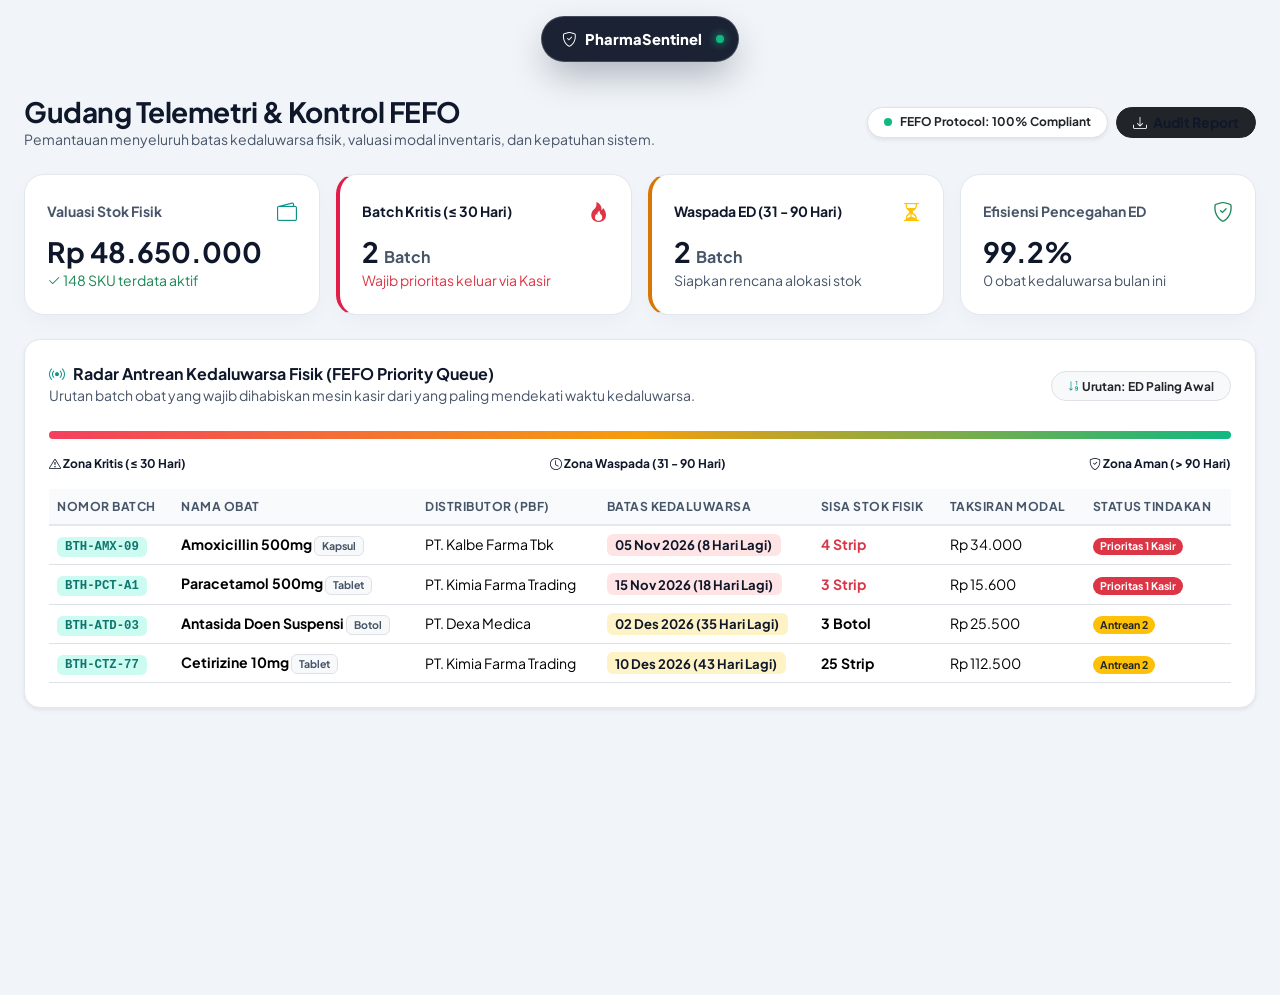
==== admin-dashboard.html @ baed38f8 "Add files via upload" ====
<!DOCTYPE html>
<html lang="id">
<head>
    <meta charset="UTF-8">
    <meta name="viewport" content="width=device-width, initial-scale=1.0">
    <title>Dashboard Eksekutif & Radar ED - PharmaSentinel</title>
    <link href="https://fonts.googleapis.com/css2?family=Plus+Jakarta+Sans:wght@400;500;600;700;800&display=swap" rel="stylesheet">
    <link href="https://cdn.jsdelivr.net/npm/bootstrap@5.3.2/dist/css/bootstrap.min.css" rel="stylesheet">
    <link rel="stylesheet" href="https://cdn.jsdelivr.net/npm/bootstrap-icons@1.11.1/font/bootstrap-icons.css">
    <link rel="stylesheet" href="assets/css/style.css">
    <style>
        .radar-timeline-track {
            background: #e2e8f0;
            height: 8px;
            border-radius: var(--radius-pill);
            position: relative;
            margin: 24px 0 16px 0;
        }
        .radar-timeline-fill {
            background: linear-gradient(90deg, #f43f5e 0%, #f59e0b 50%, #10b981 100%);
            height: 100%;
            border-radius: var(--radius-pill);
            width: 100%;
        }
        .bento-admin-stat {
            background: var(--surface-card);
            border: 1px solid var(--border-subtle);
            border-radius: var(--radius-card);
            padding: 22px;
            box-shadow: 0 8px 24px -4px rgba(15, 23, 42, 0.04);
            height: 100%;
            transition: var(--transition-smooth);
        }
        .bento-admin-stat:hover {
            transform: translateY(-3px);
            border-color: var(--brand-teal);
            box-shadow: 0 12px 28px -4px rgba(13, 148, 136, 0.12);
        }
    </style>
</head>
<body>

    <!-- 1. FLOATING DYNAMIC ISLAND ADMIN (ALA IPHONE: MINIMALIS -> MEKAR SAAT HOVER) -->
    <nav class="dynamic-island-nav" title="Dekatkan kursor untuk membuka menu navigasi">
        <a href="admin-dashboard.html" class="island-brand">
            <i class="bi bi-shield-check"></i>
            <span>PharmaSentinel</span>
        </a>
        <div class="island-pulse-dot" title="Sistem Aktif"></div>

        <!-- KONTEN MEKAR SAAT HOVER -->
        <div class="island-collapsible-content">
            <ul class="island-menu">
                <li>
                    <a href="admin-dashboard.html" class="island-link active">
                        <i class="bi bi-radar"></i> Radar & Telemetri
                    </a>
                </li>
                <li>
                    <a href="admin-batch.html" class="island-link">
                        <i class="bi bi-box-seam"></i> Penerimaan Batch
                    </a>
                </li>
                <li>
                    <a href="admin-karantina.html" class="island-link">
                        <i class="bi bi-shield-slash"></i> Karantina ED
                    </a>
                </li>
                <li>
                    <a href="admin-katalog.html" class="island-link">
                        <i class="bi bi-database"></i> Master Katalog
                    </a>
                </li>
            </ul>

            <div class="island-user">
                <span class="badge badge-role" style="background: #e0e7ff; color: #4338ca;">ADMIN</span>
                <span class="island-user-name d-none d-md-inline">M. Zacky (Lead)</span>
                <a href="index.html" class="text-danger ms-1 text-decoration-none" title="Keluar"><i class="bi bi-box-arrow-right"></i></a>
            </div>
        </div>
    </nav>

    <!-- 2. WORKSPACE UTAMA ADMIN (DASHBOARD & RADAR FEFO) -->
    <div class="workspace-wrapper" style="margin-top: 95px;">
        
        <!-- HEADER LEVEL INFORMASI -->
        <div class="d-flex justify-content-between align-items-center mb-4">
            <div>
                <h3 class="fw-bold m-0" style="letter-spacing: -0.5px;">Gudang Telemetri & Kontrol FEFO</h3>
                <p class="text-muted small m-0">Pemantauan menyeluruh batas kedaluwarsa fisik, valuasi modal inventaris, dan kepatuhan sistem.</p>
            </div>
            <div class="d-flex gap-2">
                <span class="badge bg-white text-dark border px-3 py-2 rounded-pill shadow-sm d-flex align-items-center gap-2">
                    <span style="display:inline-block; width:8px; height:8px; border-radius:50%; background:#10b981;"></span>
                    FEFO Protocol: 100% Compliant
                </span>
                <button class="btn btn-dark btn-sm rounded-pill px-3 fw-bold" onclick="alert('Laporan Audit Gudang berhasil diunduh (PDF Simulated)')">
                    <i class="bi bi-download me-1"></i> Audit Report
                </button>
            </div>
        </div>

        <!-- 3. BENTO 4-CARD STATS EKSEKUTIF -->
        <div class="row g-3 mb-4">
            <div class="col-md-3">
                <div class="bento-admin-stat">
                    <div class="d-flex justify-content-between align-items-center mb-2">
                        <small class="text-muted fw-bold">Valuasi Stok Fisik</small>
                        <i class="bi bi-wallet2 text-teal fs-5" style="color: var(--brand-teal);"></i>
                    </div>
                    <h3 class="fw-bold m-0">Rp 48.650.000</h3>
                    <small class="text-success"><i class="bi bi-check2"></i> 148 SKU terdata aktif</small>
                </div>
            </div>

            <div class="col-md-3">
                <div class="bento-admin-stat" style="border-left: 4px solid var(--danger-red);">
                    <div class="d-flex justify-content-between align-items-center mb-2">
                        <small class="text-danger fw-bold">Batch Kritis (≤ 30 Hari)</small>
                        <i class="bi bi-fire text-danger fs-5"></i>
                    </div>
                    <h3 class="fw-bold text-danger m-0">2 <span class="fs-6 text-muted">Batch</span></h3>
                    <small class="text-danger">Wajib prioritas keluar via Kasir</small>
                </div>
            </div>

            <div class="col-md-3">
                <div class="bento-admin-stat" style="border-left: 4px solid var(--warning-amber);">
                    <div class="d-flex justify-content-between align-items-center mb-2">
                        <small class="text-warning fw-bold">Waspada ED (31 - 90 Hari)</small>
                        <i class="bi bi-hourglass-split text-warning fs-5"></i>
                    </div>
                    <h3 class="fw-bold m-0 text-warning">2 <span class="fs-6 text-muted">Batch</span></h3>
                    <small class="text-muted">Siapkan rencana alokasi stok</small>
                </div>
            </div>

            <div class="col-md-3">
                <div class="bento-admin-stat">
                    <div class="d-flex justify-content-between align-items-center mb-2">
                        <small class="text-muted fw-bold">Efisiensi Pencegahan ED</small>
                        <i class="bi bi-shield-check text-success fs-5"></i>
                    </div>
                    <h3 class="fw-bold text-success m-0">99.2%</h3>
                    <small class="text-muted">0 obat kedaluwarsa bulan ini</small>
                </div>
            </div>
        </div>

        <!-- 4. HERO RADAR: VISUAL EXPIRATION QUEUE (CORE VALUE FEFO) -->
        <div class="card border-0 shadow-sm rounded-4 p-4 mb-4" style="background: #ffffff; border: 1px solid var(--border-subtle) !important;">
            <div class="d-flex justify-content-between align-items-center">
                <div>
                    <h6 class="fw-bold m-0"><i class="bi bi-broadcast text-teal me-2" style="color: var(--brand-teal);"></i>Radar Antrean Kedaluwarsa Fisik (FEFO Priority Queue)</h6>
                    <small class="text-muted">Urutan batch obat yang wajib dihabiskan mesin kasir dari yang paling mendekati waktu kedaluwarsa.</small>
                </div>
                <span class="badge bg-light text-dark border rounded-pill px-3 py-2">
                    <i class="bi bi-sort-numeric-down text-teal" style="color: var(--brand-teal);"></i> Urutan: ED Paling Awal
                </span>
            </div>

            <!-- TIMELINE VISUAL GRADIENT -->
            <div class="radar-timeline-track">
                <div class="radar-timeline-fill"></div>
            </div>
            <div class="d-flex justify-content-between small text-muted mb-3" style="font-size: 0.75rem;">
                <span class="text-danger fw-bold"><i class="bi bi-exclamation-triangle"></i> Zona Kritis (≤ 30 Hari)</span>
                <span class="text-warning fw-bold"><i class="bi bi-clock"></i> Zona Waspada (31 - 90 Hari)</span>
                <span class="text-success fw-bold"><i class="bi bi-shield-check"></i> Zona Aman (> 90 Hari)</span>
            </div>

            <!-- TABEL DETAIL RADAR ED -->
            <div class="table-responsive">
                <table class="table table-hover align-middle mb-0">
                    <thead class="table-light">
                        <tr style="font-size: 0.76rem; text-transform: uppercase; letter-spacing: 0.5px;">
                            <th>Nomor Batch</th>
                            <th>Nama Obat</th>
                            <th>Distributor (PBF)</th>
                            <th>Batas Kedaluwarsa</th>
                            <th>Sisa Stok Fisik</th>
                            <th>Taksiran Modal</th>
                            <th>Status Tindakan</th>
                        </tr>
                    </thead>
                    <tbody style="font-size: 0.88rem;">
                        <!-- ITEM 1: SANGAT KRITIS -->
                        <tr>
                            <td><code>BTH-AMX-09</code></td>
                            <td><strong>Amoxicillin 500mg</strong> <span class="badge bg-light text-muted border small">Kapsul</span></td>
                            <td>PT. Kalbe Farma Tbk</td>
                            <td><span class="badge text-danger fw-bold" style="background: var(--danger-red-light); font-size: 0.82rem;">05 Nov 2026 (8 Hari Lagi)</span></td>
                            <td><strong class="text-danger">4 Strip</strong></td>
                            <td>Rp 34.000</td>
                            <td>
                                <span class="badge rounded-pill bg-danger">Prioritas 1 Kasir</span>
                            </td>
                        </tr>

                        <!-- ITEM 2: KRITIS -->
                        <tr>
                            <td><code>BTH-PCT-A1</code></td>
                            <td><strong>Paracetamol 500mg</strong> <span class="badge bg-light text-muted border small">Tablet</span></td>
                            <td>PT. Kimia Farma Trading</td>
                            <td><span class="badge text-danger fw-bold" style="background: var(--danger-red-light); font-size: 0.82rem;">15 Nov 2026 (18 Hari Lagi)</span></td>
                            <td><strong class="text-danger">3 Strip</strong></td>
                            <td>Rp 15.600</td>
                            <td>
                                <span class="badge rounded-pill bg-danger">Prioritas 1 Kasir</span>
                            </td>
                        </tr>

                        <!-- ITEM 3: WASPADA -->
                        <tr>
                            <td><code>BTH-ATD-03</code></td>
                            <td><strong>Antasida Doen Suspensi</strong> <span class="badge bg-light text-muted border small">Botol</span></td>
                            <td>PT. Dexa Medica</td>
                            <td><span class="badge text-warning fw-bold" style="background: var(--warning-amber-light); font-size: 0.82rem;">02 Des 2026 (35 Hari Lagi)</span></td>
                            <td><strong>3 Botol</strong></td>
                            <td>Rp 25.500</td>
                            <td>
                                <span class="badge rounded-pill bg-warning text-dark">Antrean 2</span>
                            </td>
                        </tr>

                        <!-- ITEM 4: WASPADA -->
                        <tr>
                            <td><code>BTH-CTZ-77</code></td>
                            <td><strong>Cetirizine 10mg</strong> <span class="badge bg-light text-muted border small">Tablet</span></td>
                            <td>PT. Kimia Farma Trading</td>
                            <td><span class="badge text-warning fw-bold" style="background: var(--warning-amber-light); font-size: 0.82rem;">10 Des 2026 (43 Hari Lagi)</span></td>
                            <td><strong>25 Strip</strong></td>
                            <td>Rp 112.500</td>
                            <td>
                                <span class="badge rounded-pill bg-warning text-dark">Antrean 2</span>
                            </td>
                        </tr>
                    </tbody>
                </table>
            </div>
        </div>

    </div>

</body>
</html>
---- assets/css/style.css ----
/* ==========================================================================
   THEME: EDITORIAL LIGHT COCKPIT + IPHONE DYNAMIC ISLAND MORPH
   ========================================================================== */
:root {
    --bg-app: #f1f5f9;
    --surface-card: #ffffff;
    --surface-glass-dark: rgba(15, 23, 42, 0.95);

    --border-subtle: #e2e8f0;
    --border-strong: #cbd5e1;
    --shadow-card: 0 4px 16px -2px rgba(15, 23, 42, 0.06), 0 2px 4px -1px rgba(15, 23, 42, 0.04);
    --shadow-hover: 0 12px 28px -4px rgba(13, 148, 136, 0.16);

    --brand-teal: #0d9488;
    --brand-teal-light: #ccfbf1;
    --brand-teal-dark: #0f766e;

    --danger-red: #e11d48;
    --danger-red-light: #ffe4e6;
    --warning-amber: #d97706;
    --warning-amber-light: #fef3c7;
    --success-green: #059669;
    --success-green-light: #d1fae5;

    --text-heading: #0f172a;
    --text-body: #1e293b;
    --text-muted: #475569;
    --text-dim: #64748b;

    --radius-pill: 9999px;
    --radius-card: 20px;
    --radius-item: 16px;

    /* Kurva Pegas Dynamic Island Apple */
    --island-spring: all 0.45s cubic-bezier(0.16, 1, 0.3, 1);
}

body {
    font-family: 'Plus Jakarta Sans', system-ui, -apple-system, sans-serif;
    background-color: var(--bg-app);
    color: var(--text-body);
    margin: 0;
    padding: 0;
    overflow-x: hidden;
    min-height: 100vh;
}

/* ==========================================================================
   PERBAIKAN DYNAMIC ISLAND: LEBAR DINAMIS & ANTI-CLIPPING
   ========================================================================== */
.dynamic-island-nav {
    position: fixed;
    top: 16px;
    left: 50%;
    transform: translateX(-50%);
    background: var(--surface-glass-dark);
    backdrop-filter: blur(24px);
    -webkit-backdrop-filter: blur(24px);
    border: 1px solid rgba(255, 255, 255, 0.18);
    border-radius: var(--radius-pill);
    padding: 6px 14px;
    display: flex;
    align-items: center;
    z-index: 1000;
    box-shadow: 0 16px 36px -6px rgba(15, 23, 42, 0.35);
    transition: var(--island-spring);
    cursor: pointer;
    overflow: hidden;
    max-width: 210px; /* Ukuran compact saat idle */
}

/* KETIKA DI-HOVER: MELEBAR LEGA AGAR SEMUA MENU & USER TERLIHAT */
.dynamic-island-nav:hover {
    max-width: 1100px !important; /* DITINGKATKAN: Muat untuk seluruh menu admin */
    padding: 6px 20px;
    box-shadow: 0 20px 45px -4px rgba(13, 148, 136, 0.25), 0 16px 36px -6px rgba(15, 23, 42, 0.4);
    border-color: rgba(45, 212, 191, 0.4);
}

.island-brand {
    display: flex;
    align-items: center;
    gap: 8px;
    padding: 4px 6px;
    color: #ffffff !important;
    font-weight: 800;
    font-size: 0.92rem;
    text-decoration: none;
    white-space: nowrap;
    flex-shrink: 0;
}

.island-pulse-dot {
    width: 8px;
    height: 8px;
    background: #10b981;
    border-radius: 50%;
    margin-left: 8px;
    box-shadow: 0 0 8px #10b981;
    transition: var(--island-spring);
    flex-shrink: 0;
}

.dynamic-island-nav:hover .island-pulse-dot {
    display: none;
}

.island-collapsible-content {
    display: flex;
    align-items: center;
    gap: 12px;
    opacity: 0;
    max-width: 0;
    overflow: hidden;
    transition: var(--island-spring);
    white-space: nowrap;
    pointer-events: none;
}

.dynamic-island-nav:hover .island-collapsible-content {
    opacity: 1;
    max-width: 900px !important; /* DITINGKATKAN: Mencegah user terpotong */
    pointer-events: auto;
    margin-left: 10px;
    padding-left: 10px;
    border-left: 1px solid rgba(255, 255, 255, 0.15);
}

.island-menu {
    display: flex;
    align-items: center;
    gap: 4px;
    list-style: none;
    margin: 0;
    padding: 0;
    flex-shrink: 0;
}

.island-link {
    color: #cbd5e1 !important;
    text-decoration: none;
    font-size: 0.82rem;
    font-weight: 600;
    padding: 6px 12px;
    border-radius: var(--radius-pill);
    transition: all 0.2s ease;
    display: flex;
    align-items: center;
    gap: 6px;
    white-space: nowrap;
}

.island-link:hover {
    color: #ffffff !important;
    background: rgba(255, 255, 255, 0.12);
}

.island-link.active {
    color: #0f172a !important;
    background: #ffffff !important;
    box-shadow: 0 4px 12px rgba(0, 0, 0, 0.15);
    font-weight: 700;
}

/* USER PROFILE: DIKUNCI AGAR TIDAK BISA MENYUSUT */
.island-user {
    padding-left: 10px;
    border-left: 1px solid rgba(255, 255, 255, 0.15);
    display: flex;
    align-items: center;
    gap: 8px;
    flex-shrink: 0 !important; /* DIKUNCI: Wajib selalu tampil utuh */
}

.island-user-name {
    color: #ffffff !important;
    font-weight: 700;
    font-size: 0.82rem;
    white-space: nowrap;
}

.badge-role {
    font-size: 0.7rem;
    font-weight: 800;
    padding: 3px 8px;
    border-radius: var(--radius-pill);
    text-transform: uppercase;
    letter-spacing: 0.5px;
    flex-shrink: 0;
}

/* FIX KONTRAS SEMUA TOMBOL GELAP (BTN-DARK & AUDIT REPORT) */
.btn-dark, .btn-dark *, button[class*="btn-dark"] * {
    color: #ffffff !important;
}

.btn-dark:hover {
    background-color: #1e293b !important;
    color: #ffffff !important;
}

/* ==========================================================================
   LAYOUT KOKPIT UMUM & KOMPONEN
   ========================================================================== */
.top-cockpit-bar {
    max-width: 1400px;
    margin: 85px auto 20px auto;
    padding: 0 24px;
    display: flex;
    flex-direction: column;
    gap: 16px;
}

.omni-hud {
    background: var(--surface-card);
    border: 1.5px solid var(--border-strong);
    border-radius: var(--radius-pill);
    padding: 10px 24px;
    display: flex;
    align-items: center;
    gap: 12px;
    box-shadow: var(--shadow-card);
    transition: all 0.25s ease;
}

.omni-hud:focus-within {
    border-color: var(--brand-teal);
    box-shadow: 0 8px 24px -2px rgba(13, 148, 136, 0.2);
    transform: translateY(-2px);
}

.omni-input {
    border: none;
    outline: none;
    width: 100%;
    font-size: 1rem;
    font-weight: 500;
    background: transparent;
    color: var(--text-heading);
}

.category-chips-row {
    display: flex;
    align-items: center;
    gap: 8px;
    overflow-x: auto;
    padding-bottom: 4px;
}

.chip-btn {
    background: #ffffff;
    border: 1px solid var(--border-strong);
    border-radius: var(--radius-pill);
    padding: 6px 16px;
    font-size: 0.82rem;
    font-weight: 700;
    color: var(--text-muted);
    cursor: pointer;
    transition: all 0.2s ease;
    white-space: nowrap;
    text-decoration: none;
}

.chip-btn:hover {
    border-color: var(--brand-teal);
    color: var(--brand-teal-dark);
    background: var(--brand-teal-light);
}

.chip-btn.active {
    background: var(--brand-teal);
    border-color: var(--brand-teal);
    color: #ffffff !important;
    box-shadow: 0 4px 12px rgba(13, 148, 136, 0.25);
}

.workspace-wrapper {
    max-width: 1400px;
    margin: 0 auto;
    padding: 0 24px 40px 24px;
}

.cockpit-grid {
    display: grid;
    grid-template-columns: 1fr 400px;
    gap: 24px;
    align-items: start;
}

.product-card-grid {
    display: grid;
    grid-template-columns: repeat(auto-fill, minmax(240px, 1fr));
    gap: 16px;
}

.card-medicine {
    background: var(--surface-card);
    border: 1.5px solid var(--border-subtle);
    border-radius: var(--radius-item);
    padding: 16px;
    transition: all 0.25s ease;
    cursor: pointer;
    position: relative;
    user-select: none;
    display: flex;
    flex-direction: column;
    justify-content: space-between;
    box-shadow: var(--shadow-card);
}

.card-medicine:hover {
    border-color: var(--brand-teal);
    transform: translateY(-4px);
    box-shadow: var(--shadow-hover);
}

.fefo-pill-box {
    background: #f8fafc;
    border-left: 3px solid var(--brand-teal);
    border-radius: 6px;
    padding: 8px 10px;
    margin: 10px 0;
    font-size: 0.76rem;
    color: var(--text-heading);
}

.right-companion-pane {
    background: var(--surface-card);
    border: 1.5px solid var(--border-subtle);
    border-radius: var(--radius-card);
    padding: 24px;
    box-shadow: var(--shadow-card);
    position: sticky;
    top: 90px;
    min-height: 520px;
    display: flex;
    flex-direction: column;
    justify-content: space-between;
}

.shift-companion-state {
    display: flex;
    flex-direction: column;
    height: 100%;
}

.scanner-radar-box {
    background: radial-gradient(circle at 50% 50%, #f0fdf4 0%, #ffffff 100%);
    border: 2px dashed #86efac;
    border-radius: var(--radius-item);
    padding: 28px 16px;
    text-align: center;
    margin: 16px 0;
}

.scanner-radar-icon {
    width: 52px;
    height: 52px;
    background: #dcfce7;
    color: var(--success-green);
    border-radius: 50%;
    display: inline-flex;
    align-items: center;
    justify-content: center;
    font-size: 1.5rem;
    animation: scannerPulse 2s infinite;
}

@keyframes scannerPulse {
    0% { transform: scale(0.95); box-shadow: 0 0 0 0 rgba(5, 150, 105, 0.4); }
    70% { transform: scale(1.05); box-shadow: 0 0 0 14px rgba(5, 150, 105, 0); }
    100% { transform: scale(0.95); box-shadow: 0 0 0 0 rgba(5, 150, 105, 0); }
}

.active-cart-state {
    display: none;
    flex-direction: column;
    height: 100%;
}

.fefo-split-tag {
    background: var(--warning-amber-light);
    color: #92400e;
    font-weight: 800;
    font-size: 0.68rem;
    padding: 3px 8px;
    border-radius: var(--radius-pill);
    display: inline-flex;
    align-items: center;
    gap: 4px;
}

.bento-admin-stat {
    background: var(--surface-card);
    border: 1.5px solid var(--border-subtle);
    border-radius: var(--radius-card);
    padding: 22px;
    box-shadow: var(--shadow-card);
    height: 100%;
    transition: all 0.25s ease;
}

.bento-admin-stat:hover {
    transform: translateY(-3px);
    border-color: var(--brand-teal);
    box-shadow: var(--shadow-hover);
}

.radar-timeline-track {
    background: #e2e8f0;
    height: 8px;
    border-radius: var(--radius-pill);
    position: relative;
    margin: 24px 0 16px 0;
}

.radar-timeline-fill {
    background: linear-gradient(90deg, #e11d48 0%, #f59e0b 50%, #059669 100%);
    height: 100%;
    border-radius: var(--radius-pill);
    width: 100%;
}

h1, h2, h3, h4, h5, h6, .fw-bold {
    color: var(--text-heading) !important;
}

.text-muted {
    color: var(--text-muted) !important;
}

.table {
    color: var(--text-heading) !important;
}

.table thead th {
    background-color: #f8fafc !important;
    color: var(--text-muted) !important;
    font-weight: 700;
    border-bottom: 2px solid var(--border-subtle);
}

.table tbody tr:hover td {
    background-color: #f8fafc !important;
}

.form-control, .form-select {
    background-color: #ffffff !important;
    border-color: var(--border-strong) !important;
    color: var(--text-heading) !important;
}

.form-control:focus, .form-select:focus {
    border-color: var(--brand-teal) !important;
    box-shadow: 0 0 0 4px var(--brand-teal-light) !important;
}

code {
    color: var(--brand-teal-dark) !important;
    background: var(--brand-teal-light) !important;
    padding: 3px 8px;
    border-radius: 6px;
    font-weight: 700;
}
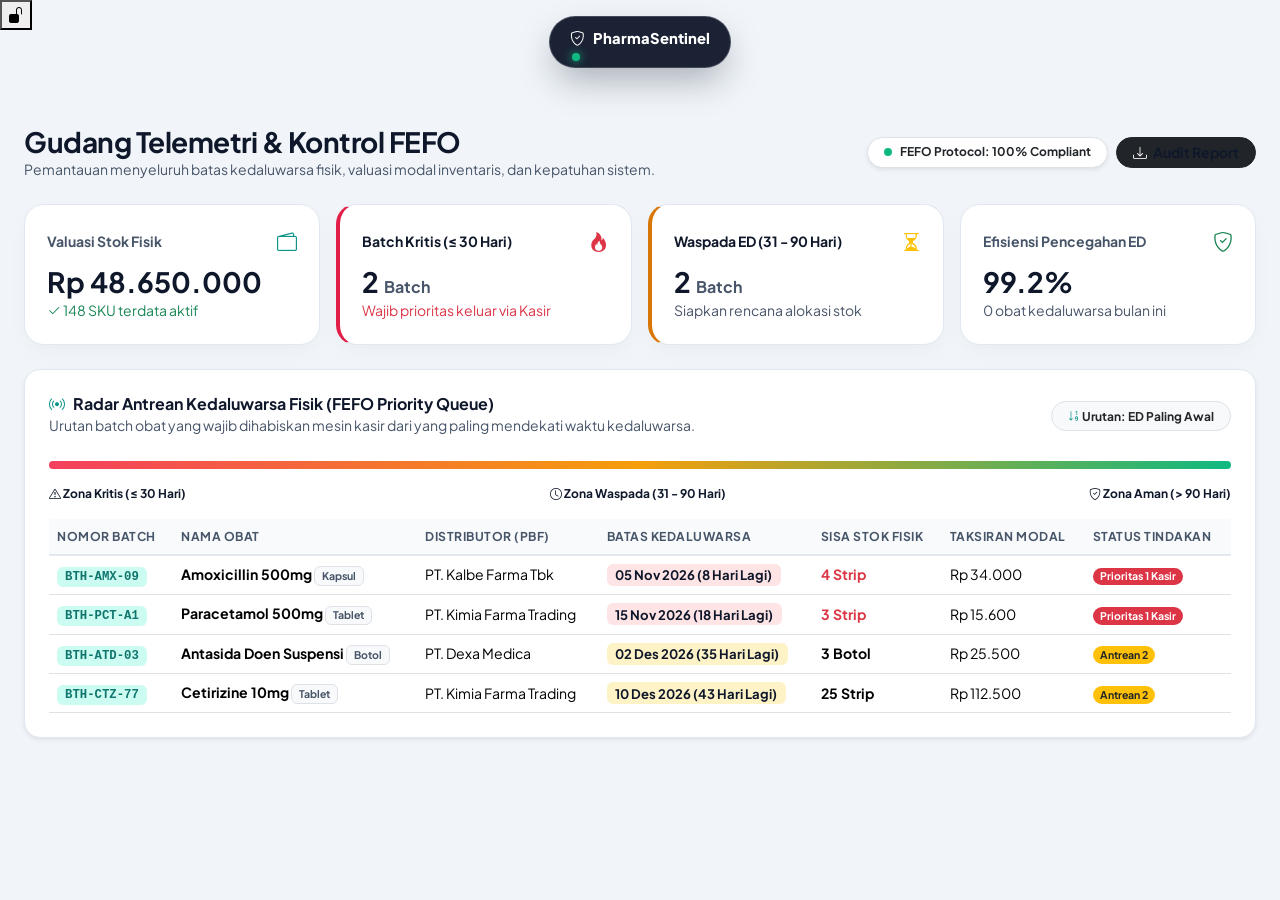
==== commit 730c489c: "Add files via upload" ====
--- a/admin-dashboard.html
+++ b/admin-dashboard.html
@@ -40,46 +40,53 @@
 </head>
 <body>
 
-    <!-- 1. FLOATING DYNAMIC ISLAND ADMIN (ALA IPHONE: MINIMALIS -> MEKAR SAAT HOVER) -->
-    <nav class="dynamic-island-nav" title="Dekatkan kursor untuk membuka menu navigasi">
-        <a href="admin-dashboard.html" class="island-brand">
-            <i class="bi bi-shield-check"></i>
-            <span>PharmaSentinel</span>
-        </a>
-        <div class="island-pulse-dot" title="Sistem Aktif"></div>
-
-        <!-- KONTEN MEKAR SAAT HOVER -->
-        <div class="island-collapsible-content">
-            <ul class="island-menu">
-                <li>
-                    <a href="admin-dashboard.html" class="island-link active">
-                        <i class="bi bi-radar"></i> Radar & Telemetri
-                    </a>
-                </li>
-                <li>
-                    <a href="admin-batch.html" class="island-link">
-                        <i class="bi bi-box-seam"></i> Penerimaan Batch
-                    </a>
-                </li>
-                <li>
-                    <a href="admin-karantina.html" class="island-link">
-                        <i class="bi bi-shield-slash"></i> Karantina ED
-                    </a>
-                </li>
-                <li>
-                    <a href="admin-katalog.html" class="island-link">
-                        <i class="bi bi-database"></i> Master Katalog
-                    </a>
-                </li>
-            </ul>
-
-            <div class="island-user">
-                <span class="badge badge-role" style="background: #e0e7ff; color: #4338ca;">ADMIN</span>
-                <span class="island-user-name d-none d-md-inline">M. Zacky (Lead)</span>
-                <a href="index.html" class="text-danger ms-1 text-decoration-none" title="Keluar"><i class="bi bi-box-arrow-right"></i></a>
-            </div>
-        </div>
-    </nav>
+    <!-- 1. DYNAMIC ISLAND WRAPPER + SATELLITE LOCK -->
+    <div class="island-outer-wrapper">
+        <button class="island-lock-satellite" id="btnNavLock" title="Kunci Tampilan Navbar">
+            <i class="bi bi-unlock-fill lock-icon"></i>
+        </button>
+
+        <nav class="dynamic-island-nav">
+            <div class="island-brand-row">
+                <a href="admin-dashboard.html" class="island-brand">
+                    <i class="bi bi-shield-check"></i>
+                    <span>PharmaSentinel</span>
+                </a>
+                <div class="island-pulse-dot" title="Sistem Aktif"></div>
+            </div>
+
+            <div class="island-collapsible-content">
+                <ul class="island-menu">
+                    <li>
+                        <a href="admin-dashboard.html" class="island-link active">
+                            <i class="bi bi-radar"></i> Radar & Telemetri
+                        </a>
+                    </li>
+                    <li>
+                        <a href="admin-batch.html" class="island-link">
+                            <i class="bi bi-box-seam"></i> Penerimaan Batch
+                        </a>
+                    </li>
+                    <li>
+                        <a href="admin-karantina.html" class="island-link">
+                            <i class="bi bi-shield-slash"></i> Karantina ED
+                        </a>
+                    </li>
+                    <li>
+                        <a href="admin-katalog.html" class="island-link">
+                            <i class="bi bi-database"></i> Master Katalog
+                        </a>
+                    </li>
+                </ul>
+
+                <div class="island-user">
+                    <span class="badge badge-role" style="background: #e0e7ff; color: #4338ca;">ADMIN</span>
+                    <span class="island-user-name">M. Zacky (Lead)</span>
+                    <a href="index.html" class="text-danger ms-1 text-decoration-none" title="Keluar"><i class="bi bi-box-arrow-right"></i></a>
+                </div>
+            </div>
+        </nav>
+    </div>
 
     <!-- 2. WORKSPACE UTAMA ADMIN (DASHBOARD & RADAR FEFO) -->
     <div class="workspace-wrapper" style="margin-top: 95px;">
@@ -243,5 +250,6 @@
 
     </div>
 
+    <script src="assets/js/navbar.js"></script>
 </body>
 </html>
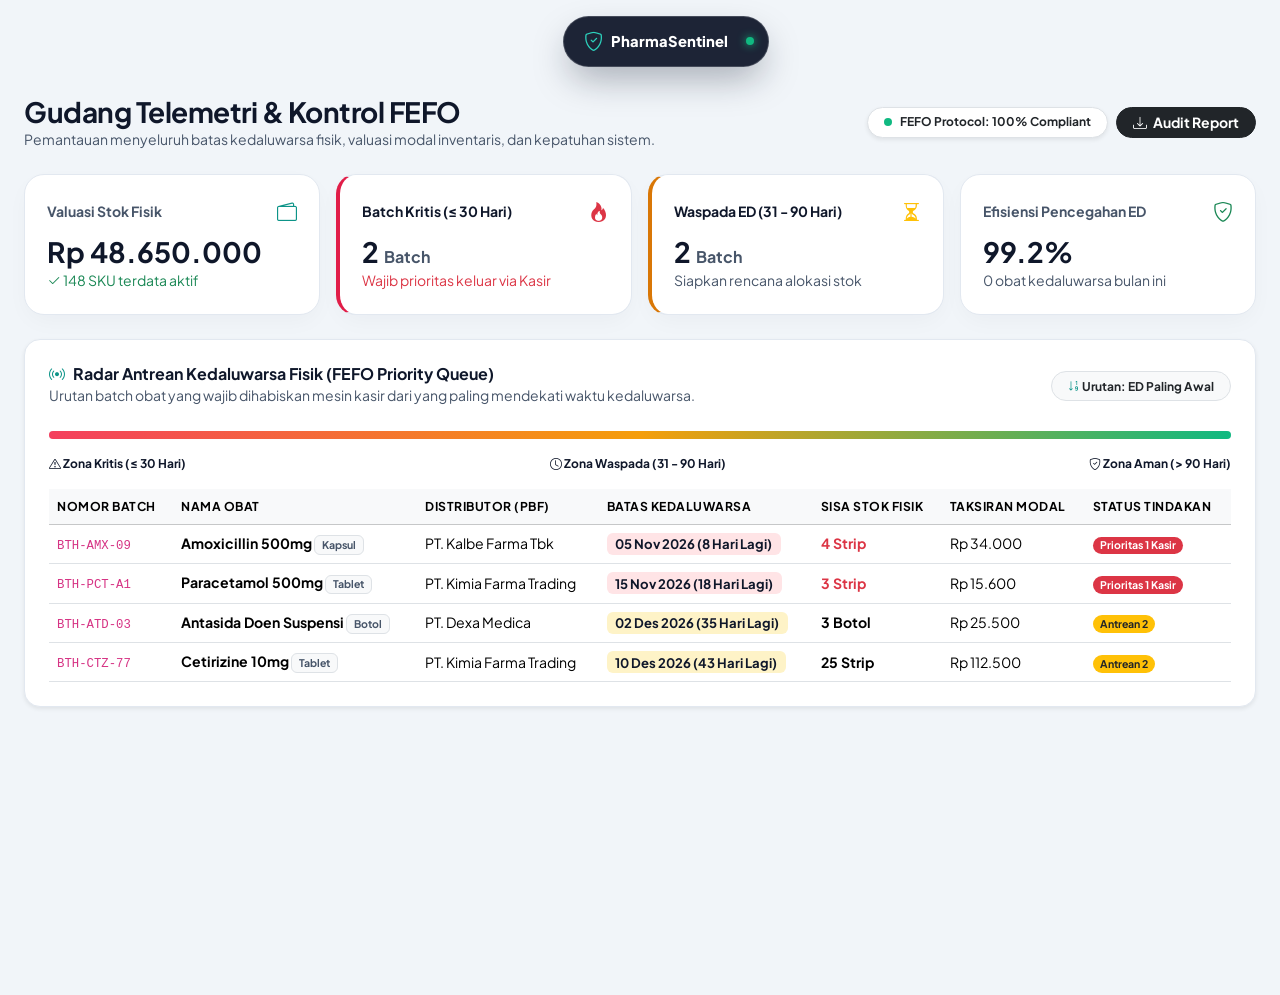
==== commit 536f16e2: "Add files via upload" ====
--- a/admin-dashboard.html
+++ b/admin-dashboard.html
@@ -63,6 +63,11 @@
                         </a>
                     </li>
                     <li>
+                        <a href="admin-katalog.html" class="island-link">
+                            <i class="bi bi-database"></i> Master Katalog
+                        </a>
+                    </li>
+                    <li>
                         <a href="admin-batch.html" class="island-link">
                             <i class="bi bi-box-seam"></i> Penerimaan Batch
                         </a>
@@ -70,11 +75,6 @@
                     <li>
                         <a href="admin-karantina.html" class="island-link">
                             <i class="bi bi-shield-slash"></i> Karantina ED
-                        </a>
-                    </li>
-                    <li>
-                        <a href="admin-katalog.html" class="island-link">
-                            <i class="bi bi-database"></i> Master Katalog
                         </a>
                     </li>
                 </ul>
--- a/assets/css/style.css
+++ b/assets/css/style.css
@@ -1,10 +1,10 @@
 /* ==========================================================================
-   THEME: EDITORIAL LIGHT COCKPIT + IPHONE DYNAMIC ISLAND MORPH
+   THEME: EDITORIAL LIGHT COCKPIT + ADVANCED DYNAMIC ISLAND & SATELLITE LOCK
    ========================================================================== */
 :root {
     --bg-app: #f1f5f9;
     --surface-card: #ffffff;
-    --surface-glass-dark: rgba(15, 23, 42, 0.95);
+    --surface-glass-dark: rgba(15, 23, 42, 0.94);
 
     --border-subtle: #e2e8f0;
     --border-strong: #cbd5e1;
@@ -14,6 +14,7 @@
     --brand-teal: #0d9488;
     --brand-teal-light: #ccfbf1;
     --brand-teal-dark: #0f766e;
+    --brand-teal-glow: rgba(13, 148, 136, 0.35);
 
     --danger-red: #e11d48;
     --danger-red-light: #ffe4e6;
@@ -31,8 +32,9 @@
     --radius-card: 20px;
     --radius-item: 16px;
 
-    /* Kurva Pegas Dynamic Island Apple */
-    --island-spring: all 0.45s cubic-bezier(0.16, 1, 0.3, 1);
+    /* KURVA ANIMASI DIPERHALUS & DIPERLAMBAT */
+    --island-ease: cubic-bezier(0.16, 1, 0.3, 1);
+    --island-speed: 0.65s;
 }
 
 body {
@@ -46,13 +48,73 @@
 }
 
 /* ==========================================================================
-   PERBAIKAN DYNAMIC ISLAND: LEBAR DINAMIS & ANTI-CLIPPING
+   DYNAMIC ISLAND CONTAINER & FLOATING SATELLITE LOCK (DESKTOP)
    ========================================================================== */
-.dynamic-island-nav {
+.island-outer-wrapper {
     position: fixed;
     top: 16px;
     left: 50%;
     transform: translateX(-50%);
+    display: flex;
+    align-items: center;
+    gap: 10px;
+    z-index: 1100;
+}
+
+/* TOMBOL GEMBOK SATELIT (MUNCUL KE KIRI SAAT HOVER) */
+.island-lock-satellite {
+    width: 42px;
+    height: 42px;
+    border-radius: 50%;
+    background: var(--surface-glass-dark);
+    backdrop-filter: blur(20px);
+    -webkit-backdrop-filter: blur(20px);
+    border: 1px solid rgba(255, 255, 255, 0.2);
+    color: #cbd5e1;
+    display: flex;
+    align-items: center;
+    justify-content: center;
+    cursor: pointer;
+    box-shadow: 0 10px 25px -4px rgba(15, 23, 42, 0.4);
+    
+    /* State Idle: Sembunyi di balik kapsul */
+    opacity: 0;
+    transform: translateX(45px) scale(0.4);
+    pointer-events: none;
+    transition: all var(--island-speed) var(--island-ease);
+}
+
+/* MUNCUL MELUNCUR KETIKA NAV DIDEKATI ATAU TERKUNCI */
+.island-outer-wrapper:hover .island-lock-satellite,
+.island-outer-wrapper.is-expanded .island-lock-satellite,
+.island-outer-wrapper.is-locked .island-lock-satellite {
+    opacity: 1;
+    transform: translateX(0) scale(1);
+    pointer-events: auto;
+}
+
+/* STATUS TERKUNCI */
+.island-lock-satellite.locked {
+    background: var(--brand-teal);
+    border-color: #2dd4bf;
+    color: #ffffff;
+    box-shadow: 0 0 16px var(--brand-teal-glow), 0 8px 24px rgba(0, 0, 0, 0.3);
+}
+
+/* EFEK MORPH IKON GEMBOK (AFTER EFFECTS SPRING BOUNCE) */
+.lock-morph-spring {
+    animation: lockMorph 0.5s var(--island-ease) forwards;
+}
+
+@keyframes lockMorph {
+    0% { transform: scale(1) rotate(0deg); }
+    35% { transform: scale(1.4) rotate(-18deg); }
+    70% { transform: scale(0.85) rotate(8deg); }
+    100% { transform: scale(1) rotate(0deg); }
+}
+
+/* KAPSUL DYNAMIC ISLAND UTAMA */
+.dynamic-island-nav {
     background: var(--surface-glass-dark);
     backdrop-filter: blur(24px);
     -webkit-backdrop-filter: blur(24px);
@@ -61,20 +123,28 @@
     padding: 6px 14px;
     display: flex;
     align-items: center;
-    z-index: 1000;
     box-shadow: 0 16px 36px -6px rgba(15, 23, 42, 0.35);
-    transition: var(--island-spring);
+    transition: all var(--island-speed) var(--island-ease);
     cursor: pointer;
     overflow: hidden;
-    max-width: 210px; /* Ukuran compact saat idle */
-}
-
-/* KETIKA DI-HOVER: MELEBAR LEGA AGAR SEMUA MENU & USER TERLIHAT */
-.dynamic-island-nav:hover {
-    max-width: 1100px !important; /* DITINGKATKAN: Muat untuk seluruh menu admin */
+    max-width: 210px; /* Ukuran Compact */
+}
+
+/* KONDISI MELEBAR (HOVER / IS-EXPANDED / IS-LOCKED) */
+.island-outer-wrapper:hover .dynamic-island-nav,
+.island-outer-wrapper.is-expanded .dynamic-island-nav,
+.island-outer-wrapper.is-locked .dynamic-island-nav {
+    max-width: 1100px;
     padding: 6px 20px;
     box-shadow: 0 20px 45px -4px rgba(13, 148, 136, 0.25), 0 16px 36px -6px rgba(15, 23, 42, 0.4);
     border-color: rgba(45, 212, 191, 0.4);
+}
+
+.island-brand-row {
+    display: flex;
+    align-items: center;
+    gap: 4px;
+    flex-shrink: 0;
 }
 
 .island-brand {
@@ -90,6 +160,11 @@
     flex-shrink: 0;
 }
 
+.island-brand i {
+    color: #2dd4bf;
+    font-size: 1.2rem;
+}
+
 .island-pulse-dot {
     width: 8px;
     height: 8px;
@@ -97,11 +172,13 @@
     border-radius: 50%;
     margin-left: 8px;
     box-shadow: 0 0 8px #10b981;
-    transition: var(--island-spring);
+    transition: all var(--island-speed) var(--island-ease);
     flex-shrink: 0;
 }
 
-.dynamic-island-nav:hover .island-pulse-dot {
+.island-outer-wrapper:hover .island-pulse-dot,
+.island-outer-wrapper.is-expanded .island-pulse-dot,
+.island-outer-wrapper.is-locked .island-pulse-dot {
     display: none;
 }
 
@@ -112,14 +189,16 @@
     opacity: 0;
     max-width: 0;
     overflow: hidden;
-    transition: var(--island-spring);
+    transition: all var(--island-speed) var(--island-ease);
     white-space: nowrap;
     pointer-events: none;
 }
 
-.dynamic-island-nav:hover .island-collapsible-content {
+.island-outer-wrapper:hover .island-collapsible-content,
+.island-outer-wrapper.is-expanded .island-collapsible-content,
+.island-outer-wrapper.is-locked .island-collapsible-content {
     opacity: 1;
-    max-width: 900px !important; /* DITINGKATKAN: Mencegah user terpotong */
+    max-width: 900px;
     pointer-events: auto;
     margin-left: 10px;
     padding-left: 10px;
@@ -162,14 +241,13 @@
     font-weight: 700;
 }
 
-/* USER PROFILE: DIKUNCI AGAR TIDAK BISA MENYUSUT */
 .island-user {
     padding-left: 10px;
     border-left: 1px solid rgba(255, 255, 255, 0.15);
     display: flex;
     align-items: center;
     gap: 8px;
-    flex-shrink: 0 !important; /* DIKUNCI: Wajib selalu tampil utuh */
+    flex-shrink: 0 !important;
 }
 
 .island-user-name {
@@ -189,18 +267,8 @@
     flex-shrink: 0;
 }
 
-/* FIX KONTRAS SEMUA TOMBOL GELAP (BTN-DARK & AUDIT REPORT) */
-.btn-dark, .btn-dark *, button[class*="btn-dark"] * {
-    color: #ffffff !important;
-}
-
-.btn-dark:hover {
-    background-color: #1e293b !important;
-    color: #ffffff !important;
-}
-
 /* ==========================================================================
-   LAYOUT KOKPIT UMUM & KOMPONEN
+   LAYOUT, COMPONENTS, & RESPONSIVE TWEAKS
    ========================================================================== */
 .top-cockpit-bar {
     max-width: 1400px;
@@ -390,75 +458,151 @@
     gap: 4px;
 }
 
-.bento-admin-stat {
-    background: var(--surface-card);
-    border: 1.5px solid var(--border-subtle);
-    border-radius: var(--radius-card);
-    padding: 22px;
-    box-shadow: var(--shadow-card);
-    height: 100%;
-    transition: all 0.25s ease;
-}
-
-.bento-admin-stat:hover {
-    transform: translateY(-3px);
+/* ==========================================================================
+   PAGINATION MODERN HIGH-CONTRAST (INSTANT ZERO-RELOAD)
+   ========================================================================== */
+.pagination-cockpit {
+    display: flex;
+    align-items: center;
+    gap: 6px;
+    list-style: none;
+    margin: 0;
+    padding: 0;
+}
+
+.page-pill-btn {
+    min-width: 36px;
+    height: 36px;
+    border-radius: var(--radius-pill);
+    background: #ffffff;
+    border: 1px solid var(--border-strong);
+    color: var(--text-heading);
+    font-size: 0.82rem;
+    font-weight: 700;
+    display: inline-flex;
+    align-items: center;
+    justify-content: center;
+    cursor: pointer;
+    transition: all 0.2s ease;
+    padding: 0 10px;
+}
+
+.page-pill-btn:hover:not(:disabled) {
     border-color: var(--brand-teal);
-    box-shadow: var(--shadow-hover);
-}
-
-.radar-timeline-track {
-    background: #e2e8f0;
-    height: 8px;
-    border-radius: var(--radius-pill);
-    position: relative;
-    margin: 24px 0 16px 0;
-}
-
-.radar-timeline-fill {
-    background: linear-gradient(90deg, #e11d48 0%, #f59e0b 50%, #059669 100%);
-    height: 100%;
-    border-radius: var(--radius-pill);
-    width: 100%;
-}
-
-h1, h2, h3, h4, h5, h6, .fw-bold {
-    color: var(--text-heading) !important;
-}
-
-.text-muted {
-    color: var(--text-muted) !important;
-}
-
-.table {
-    color: var(--text-heading) !important;
-}
-
-.table thead th {
-    background-color: #f8fafc !important;
-    color: var(--text-muted) !important;
-    font-weight: 700;
-    border-bottom: 2px solid var(--border-subtle);
-}
-
-.table tbody tr:hover td {
-    background-color: #f8fafc !important;
-}
-
-.form-control, .form-select {
-    background-color: #ffffff !important;
-    border-color: var(--border-strong) !important;
-    color: var(--text-heading) !important;
-}
-
-.form-control:focus, .form-select:focus {
+    color: var(--brand-teal);
+    background: var(--brand-teal-light);
+}
+
+.page-pill-btn.active {
+    background: var(--brand-teal) !important;
     border-color: var(--brand-teal) !important;
-    box-shadow: 0 0 0 4px var(--brand-teal-light) !important;
-}
-
-code {
-    color: var(--brand-teal-dark) !important;
-    background: var(--brand-teal-light) !important;
-    padding: 3px 8px;
-    border-radius: 6px;
-    font-weight: 700;
-}+    color: #ffffff !important;
+    box-shadow: 0 4px 12px var(--brand-teal-glow);
+}
+
+.page-pill-btn:disabled {
+    opacity: 0.4;
+    cursor: not-allowed;
+}
+
+/* ==========================================================================
+   RESPONSIVE DESIGN (MOBILE & TABLET ADJUSTMENTS)
+   ========================================================================== */
+.island-mobile-backdrop {
+    display: none;
+    position: fixed;
+    top: 0;
+    left: 0;
+    right: 0;
+    bottom: 0;
+    background: rgba(15, 23, 42, 0.5);
+    backdrop-filter: blur(4px);
+    -webkit-backdrop-filter: blur(4px);
+    z-index: 1050;
+    opacity: 0;
+    transition: opacity 0.3s ease;
+}
+
+.island-mobile-backdrop.active {
+    display: block;
+    opacity: 1;
+}
+
+@media (max-width: 991.98px) {
+    /* SATELLITE LOCK TIDAK AKTIF DI MOBILE */
+    .island-lock-satellite {
+        display: none !important;
+    }
+
+    .island-outer-wrapper {
+        width: calc(100% - 32px);
+        max-width: 450px;
+    }
+
+    .dynamic-island-nav {
+        width: 100%;
+        max-width: 100% !important;
+        flex-direction: column;
+        align-items: stretch;
+        padding: 10px 16px !important;
+        border-radius: 20px !important;
+    }
+
+    .island-brand-row {
+        display: flex;
+        align-items: center;
+        justify-content: space-between;
+        width: 100%;
+    }
+
+    /* KONTEN MENU MEKAR VERTIKAL DI MOBILE */
+    .island-collapsible-content {
+        display: none;
+        flex-direction: column;
+        align-items: stretch;
+        gap: 10px;
+        max-width: 100% !important;
+        opacity: 1;
+        margin: 12px 0 0 0 !important;
+        padding: 12px 0 0 0 !important;
+        border-left: none !important;
+        border-top: 1px solid rgba(255, 255, 255, 0.15);
+    }
+
+    .island-outer-wrapper.is-expanded .island-collapsible-content {
+        display: flex;
+    }
+
+    .island-menu {
+        flex-direction: column;
+        align-items: stretch;
+        gap: 6px;
+    }
+
+    .island-link {
+        padding: 10px 14px;
+        justify-content: flex-start;
+    }
+
+    .island-user {
+        border-left: none !important;
+        border-top: 1px solid rgba(255, 255, 255, 0.15);
+        padding: 10px 0 0 0;
+        justify-content: space-between;
+    }
+
+    /* KASIR COCKPIT MENJADI 1 KOLOM */
+    .cockpit-grid {
+        grid-template-columns: 1fr;
+    }
+
+    .right-companion-pane {
+        position: static;
+        min-height: auto;
+    }
+}
+
+/* FIX WARNA STANDAR */
+h1, h2, h3, h4, h5, h6, .fw-bold { color: var(--text-heading) !important; }
+.text-muted { color: var(--text-muted) !important; }
+.btn-dark, .btn-dark * { color: #ffffff !important; }
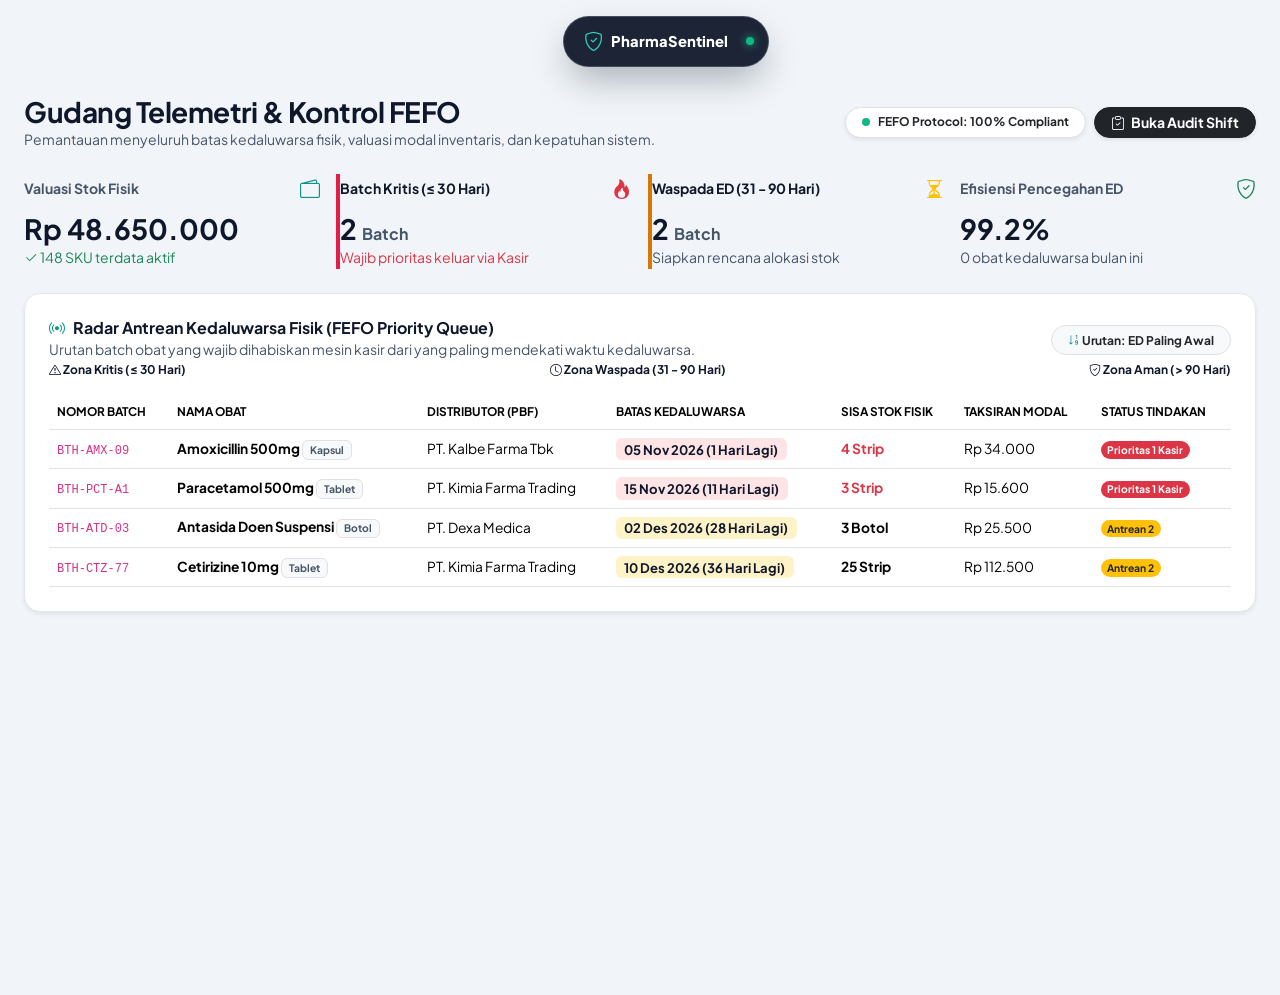
==== commit f8c19de4: "Add files via upload" ====
--- a/admin-dashboard.html
+++ b/admin-dashboard.html
@@ -8,39 +8,10 @@
     <link href="https://cdn.jsdelivr.net/npm/bootstrap@5.3.2/dist/css/bootstrap.min.css" rel="stylesheet">
     <link rel="stylesheet" href="https://cdn.jsdelivr.net/npm/bootstrap-icons@1.11.1/font/bootstrap-icons.css">
     <link rel="stylesheet" href="assets/css/style.css">
-    <style>
-        .radar-timeline-track {
-            background: #e2e8f0;
-            height: 8px;
-            border-radius: var(--radius-pill);
-            position: relative;
-            margin: 24px 0 16px 0;
-        }
-        .radar-timeline-fill {
-            background: linear-gradient(90deg, #f43f5e 0%, #f59e0b 50%, #10b981 100%);
-            height: 100%;
-            border-radius: var(--radius-pill);
-            width: 100%;
-        }
-        .bento-admin-stat {
-            background: var(--surface-card);
-            border: 1px solid var(--border-subtle);
-            border-radius: var(--radius-card);
-            padding: 22px;
-            box-shadow: 0 8px 24px -4px rgba(15, 23, 42, 0.04);
-            height: 100%;
-            transition: var(--transition-smooth);
-        }
-        .bento-admin-stat:hover {
-            transform: translateY(-3px);
-            border-color: var(--brand-teal);
-            box-shadow: 0 12px 28px -4px rgba(13, 148, 136, 0.12);
-        }
-    </style>
 </head>
 <body>
 
-    <!-- 1. DYNAMIC ISLAND WRAPPER + SATELLITE LOCK -->
+    <!-- 1. DYNAMIC ISLAND WRAPPER (NAVBAR URUTAN LOGIS BARU) -->
     <div class="island-outer-wrapper">
         <button class="island-lock-satellite" id="btnNavLock" title="Kunci Tampilan Navbar">
             <i class="bi bi-unlock-fill lock-icon"></i>
@@ -73,6 +44,11 @@
                         </a>
                     </li>
                     <li>
+                        <a href="admin-audit.html" class="island-link">
+                            <i class="bi bi-clipboard-check"></i> Audit Shift
+                        </a>
+                    </li>
+                    <li>
                         <a href="admin-karantina.html" class="island-link">
                             <i class="bi bi-shield-slash"></i> Karantina ED
                         </a>
@@ -81,7 +57,7 @@
 
                 <div class="island-user">
                     <span class="badge badge-role" style="background: #e0e7ff; color: #4338ca;">ADMIN</span>
-                    <span class="island-user-name">M. Zacky (Lead)</span>
+                    <span class="island-user-name">Kelompok 6</span>
                     <a href="index.html" class="text-danger ms-1 text-decoration-none" title="Keluar"><i class="bi bi-box-arrow-right"></i></a>
                 </div>
             </div>
@@ -91,20 +67,20 @@
     <!-- 2. WORKSPACE UTAMA ADMIN (DASHBOARD & RADAR FEFO) -->
     <div class="workspace-wrapper" style="margin-top: 95px;">
         
-        <!-- HEADER LEVEL INFORMASI -->
         <div class="d-flex justify-content-between align-items-center mb-4">
             <div>
-                <h3 class="fw-bold m-0" style="letter-spacing: -0.5px;">Gudang Telemetri & Kontrol FEFO</h3>
-                <p class="text-muted small m-0">Pemantauan menyeluruh batas kedaluwarsa fisik, valuasi modal inventaris, dan kepatuhan sistem.</p>
+                <h3 class="fw-bold m-0" style="color: var(--text-heading); letter-spacing: -0.5px;">Gudang Telemetri & Kontrol FEFO</h3>
+                <p class="small m-0" style="color: var(--text-muted);">Pemantauan menyeluruh batas kedaluwarsa fisik, valuasi modal inventaris, dan kepatuhan sistem.</p>
             </div>
             <div class="d-flex gap-2">
                 <span class="badge bg-white text-dark border px-3 py-2 rounded-pill shadow-sm d-flex align-items-center gap-2">
                     <span style="display:inline-block; width:8px; height:8px; border-radius:50%; background:#10b981;"></span>
                     FEFO Protocol: 100% Compliant
                 </span>
-                <button class="btn btn-dark btn-sm rounded-pill px-3 fw-bold" onclick="alert('Laporan Audit Gudang berhasil diunduh (PDF Simulated)')">
-                    <i class="bi bi-download me-1"></i> Audit Report
-                </button>
+                <!-- TOMBOL AUDIT REPORT LANGSUNG MENGARAH KE ADMIN-AUDIT.HTML -->
+                <a href="admin-audit.html" class="btn btn-dark btn-sm rounded-pill px-3 fw-bold shadow-sm">
+                    <i class="bi bi-clipboard-check me-1"></i> Buka Audit Shift
+                </a>
             </div>
         </div>
 
@@ -116,7 +92,7 @@
                         <small class="text-muted fw-bold">Valuasi Stok Fisik</small>
                         <i class="bi bi-wallet2 text-teal fs-5" style="color: var(--brand-teal);"></i>
                     </div>
-                    <h3 class="fw-bold m-0">Rp 48.650.000</h3>
+                    <h3 class="fw-bold m-0" style="color: var(--text-heading);">Rp 48.650.000</h3>
                     <small class="text-success"><i class="bi bi-check2"></i> 148 SKU terdata aktif</small>
                 </div>
             </div>
@@ -156,10 +132,10 @@
         </div>
 
         <!-- 4. HERO RADAR: VISUAL EXPIRATION QUEUE (CORE VALUE FEFO) -->
-        <div class="card border-0 shadow-sm rounded-4 p-4 mb-4" style="background: #ffffff; border: 1px solid var(--border-subtle) !important;">
+        <div class="card border-0 shadow-sm rounded-4 p-4 mb-4" style="background: #ffffff; border: 1.5px solid var(--border-subtle) !important;">
             <div class="d-flex justify-content-between align-items-center">
                 <div>
-                    <h6 class="fw-bold m-0"><i class="bi bi-broadcast text-teal me-2" style="color: var(--brand-teal);"></i>Radar Antrean Kedaluwarsa Fisik (FEFO Priority Queue)</h6>
+                    <h6 class="fw-bold m-0" style="color: var(--text-heading);"><i class="bi bi-broadcast text-teal me-2" style="color: var(--brand-teal);"></i>Radar Antrean Kedaluwarsa Fisik (FEFO Priority Queue)</h6>
                     <small class="text-muted">Urutan batch obat yang wajib dihabiskan mesin kasir dari yang paling mendekati waktu kedaluwarsa.</small>
                 </div>
                 <span class="badge bg-light text-dark border rounded-pill px-3 py-2">
@@ -167,7 +143,6 @@
                 </span>
             </div>
 
-            <!-- TIMELINE VISUAL GRADIENT -->
             <div class="radar-timeline-track">
                 <div class="radar-timeline-fill"></div>
             </div>
@@ -177,11 +152,10 @@
                 <span class="text-success fw-bold"><i class="bi bi-shield-check"></i> Zona Aman (> 90 Hari)</span>
             </div>
 
-            <!-- TABEL DETAIL RADAR ED -->
             <div class="table-responsive">
                 <table class="table table-hover align-middle mb-0">
-                    <thead class="table-light">
-                        <tr style="font-size: 0.76rem; text-transform: uppercase; letter-spacing: 0.5px;">
+                    <thead>
+                        <tr style="font-size: 0.74rem; text-transform: uppercase; color: var(--text-muted);">
                             <th>Nomor Batch</th>
                             <th>Nama Obat</th>
                             <th>Distributor (PBF)</th>
@@ -191,57 +165,42 @@
                             <th>Status Tindakan</th>
                         </tr>
                     </thead>
-                    <tbody style="font-size: 0.88rem;">
-                        <!-- ITEM 1: SANGAT KRITIS -->
+                    <tbody style="font-size: 0.86rem;">
                         <tr>
                             <td><code>BTH-AMX-09</code></td>
                             <td><strong>Amoxicillin 500mg</strong> <span class="badge bg-light text-muted border small">Kapsul</span></td>
                             <td>PT. Kalbe Farma Tbk</td>
-                            <td><span class="badge text-danger fw-bold" style="background: var(--danger-red-light); font-size: 0.82rem;">05 Nov 2026 (8 Hari Lagi)</span></td>
+                            <td><span class="badge text-danger fw-bold" style="background: var(--danger-red-light); font-size: 0.82rem;">05 Nov 2026 (1 Hari Lagi)</span></td>
                             <td><strong class="text-danger">4 Strip</strong></td>
                             <td>Rp 34.000</td>
-                            <td>
-                                <span class="badge rounded-pill bg-danger">Prioritas 1 Kasir</span>
-                            </td>
-                        </tr>
-
-                        <!-- ITEM 2: KRITIS -->
+                            <td><span class="badge rounded-pill bg-danger">Prioritas 1 Kasir</span></td>
+                        </tr>
                         <tr>
                             <td><code>BTH-PCT-A1</code></td>
                             <td><strong>Paracetamol 500mg</strong> <span class="badge bg-light text-muted border small">Tablet</span></td>
                             <td>PT. Kimia Farma Trading</td>
-                            <td><span class="badge text-danger fw-bold" style="background: var(--danger-red-light); font-size: 0.82rem;">15 Nov 2026 (18 Hari Lagi)</span></td>
+                            <td><span class="badge text-danger fw-bold" style="background: var(--danger-red-light); font-size: 0.82rem;">15 Nov 2026 (11 Hari Lagi)</span></td>
                             <td><strong class="text-danger">3 Strip</strong></td>
                             <td>Rp 15.600</td>
-                            <td>
-                                <span class="badge rounded-pill bg-danger">Prioritas 1 Kasir</span>
-                            </td>
-                        </tr>
-
-                        <!-- ITEM 3: WASPADA -->
+                            <td><span class="badge rounded-pill bg-danger">Prioritas 1 Kasir</span></td>
+                        </tr>
                         <tr>
                             <td><code>BTH-ATD-03</code></td>
                             <td><strong>Antasida Doen Suspensi</strong> <span class="badge bg-light text-muted border small">Botol</span></td>
                             <td>PT. Dexa Medica</td>
-                            <td><span class="badge text-warning fw-bold" style="background: var(--warning-amber-light); font-size: 0.82rem;">02 Des 2026 (35 Hari Lagi)</span></td>
+                            <td><span class="badge text-warning fw-bold" style="background: var(--warning-amber-light); font-size: 0.82rem;">02 Des 2026 (28 Hari Lagi)</span></td>
                             <td><strong>3 Botol</strong></td>
                             <td>Rp 25.500</td>
-                            <td>
-                                <span class="badge rounded-pill bg-warning text-dark">Antrean 2</span>
-                            </td>
-                        </tr>
-
-                        <!-- ITEM 4: WASPADA -->
+                            <td><span class="badge rounded-pill bg-warning text-dark">Antrean 2</span></td>
+                        </tr>
                         <tr>
                             <td><code>BTH-CTZ-77</code></td>
                             <td><strong>Cetirizine 10mg</strong> <span class="badge bg-light text-muted border small">Tablet</span></td>
                             <td>PT. Kimia Farma Trading</td>
-                            <td><span class="badge text-warning fw-bold" style="background: var(--warning-amber-light); font-size: 0.82rem;">10 Des 2026 (43 Hari Lagi)</span></td>
+                            <td><span class="badge text-warning fw-bold" style="background: var(--warning-amber-light); font-size: 0.82rem;">10 Des 2026 (36 Hari Lagi)</span></td>
                             <td><strong>25 Strip</strong></td>
                             <td>Rp 112.500</td>
-                            <td>
-                                <span class="badge rounded-pill bg-warning text-dark">Antrean 2</span>
-                            </td>
+                            <td><span class="badge rounded-pill bg-warning text-dark">Antrean 2</span></td>
                         </tr>
                     </tbody>
                 </table>
@@ -250,6 +209,7 @@
 
     </div>
 
+    <script src="https://cdn.jsdelivr.net/npm/bootstrap@5.3.2/dist/js/bootstrap.bundle.min.js"></script>
     <script src="assets/js/navbar.js"></script>
 </body>
 </html>
